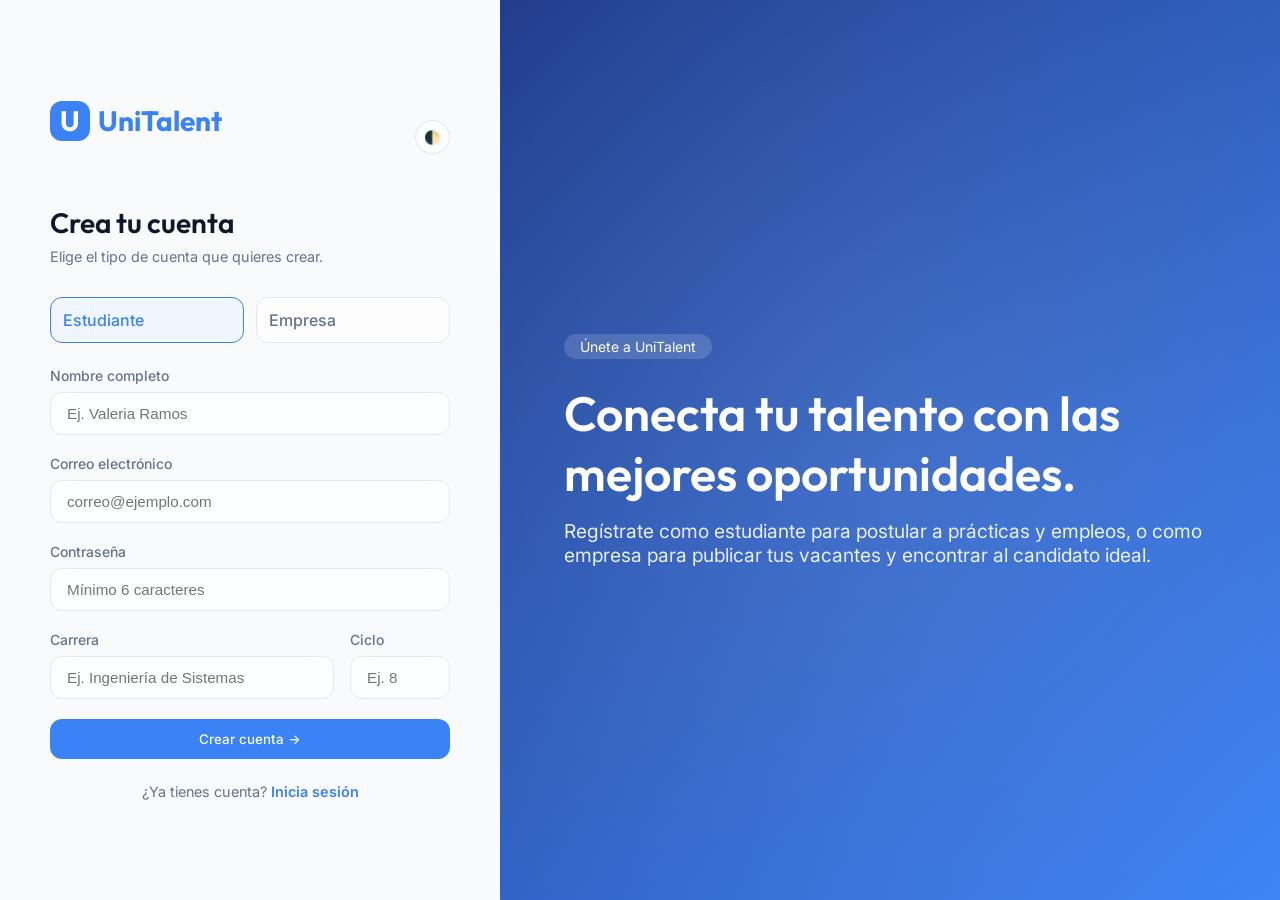
==== src/main/webapp/register.html @ cf7c83b6 "Subir proyecto completo UniTalent" ====
<!DOCTYPE html>
<html lang="es" data-theme="light">
<head>
<meta charset="UTF-8">
<meta name="viewport" content="width=device-width, initial-scale=1.0">
<title>Crear cuenta | UniTalent</title>
<link rel="stylesheet" href="css/style.css">
</head>
<body>
<div class="auth-wrapper">

  <div class="auth-panel">
    <div class="auth-card">
      <div style="display:flex; justify-content:space-between; align-items:center; margin-bottom: 2rem;">
        <div class="logo"><span class="logo-icon">U</span> UniTalent</div>
        <button class="theme-toggle" title="Cambiar tema">🌓</button>
      </div>
      <h2 style="margin-bottom:0.5rem; font-size:1.75rem;">Crea tu cuenta</h2>
      <p style="color:var(--text-muted); margin-bottom:2rem; font-size:0.9rem;">
        Elige el tipo de cuenta que quieres crear.
      </p>

      <div class="role-selector">
        <div class="role-btn active" data-rol="ESTUDIANTE">Estudiante</div>
        <div class="role-btn" data-rol="EMPRESA">Empresa</div>
      </div>

      <form id="registerForm">
        <div class="field">
          <label id="labelNombre">Nombre completo</label>
          <input type="text" id="nombre" required placeholder="Ej. Valeria Ramos">
        </div>

        <div class="field">
          <label>Correo electrónico</label>
          <input type="email" id="correo" required placeholder="correo@ejemplo.com">
        </div>

        <div class="field">
          <label>Contraseña</label>
          <input type="password" id="contrasena" required minlength="6" placeholder="Mínimo 6 caracteres">
        </div>

        <!-- Campos específicos de estudiante -->
        <div id="camposEstudiante">
          <div style="display:flex; gap:1rem;">
            <div class="field" style="flex:1;">
              <label>Carrera</label>
              <input type="text" id="carrera" placeholder="Ej. Ingeniería de Sistemas">
            </div>
            <div class="field" style="width:100px;">
              <label>Ciclo</label>
              <input type="number" id="ciclo" min="1" max="12" placeholder="Ej. 8">
            </div>
          </div>
        </div>

        <!-- Campos específicos de empresa -->
        <div id="camposEmpresa" style="display:none;">
          <div class="field">
            <label>Nombre de la empresa</label>
            <input type="text" id="nombreEmpresa" placeholder="Ej. TechNova Solutions">
          </div>
          <div class="field">
            <label>Rubro</label>
            <input type="text" id="rubro" placeholder="Ej. Tecnología">
          </div>
          <div class="field">
            <label>Descripción</label>
            <textarea id="descripcion" rows="3" placeholder="Breve descripción de la empresa"></textarea>
          </div>
        </div>

        <button type="submit" class="btn btn-primary btn-block">Crear cuenta →</button>
      </form>

      <p style="text-align:center; margin-top:1.5rem; color:var(--text-muted); font-size:0.9rem;">
        ¿Ya tienes cuenta? <a href="login.html" style="color:var(--accent-color); font-weight:600;">Inicia sesión</a>
      </p>
    </div>
  </div>

  <div class="auth-hero">
    <span style="background:rgba(255,255,255,0.15); width:fit-content; padding:0.25rem 1rem; border-radius:9999px; font-size:0.875rem; margin-bottom:1.5rem; display:inline-block;">Únete a UniTalent</span>
    <h1>Conecta tu talento con las mejores oportunidades.</h1>
    <p>Regístrate como estudiante para postular a prácticas y empleos, o como empresa para publicar tus vacantes y encontrar al candidato ideal.</p>
  </div>

</div>

<script src="js/api.js"></script>
<script src="js/app.js"></script>
<script>
  let rolSeleccionado = 'ESTUDIANTE';

  document.querySelectorAll('.role-btn').forEach(btn => {
    btn.addEventListener('click', () => {
      document.querySelectorAll('.role-btn').forEach(b => b.classList.remove('active'));
      btn.classList.add('active');
      rolSeleccionado = btn.dataset.rol;

      const esEstudiante = rolSeleccionado === 'ESTUDIANTE';
      document.getElementById('camposEstudiante').style.display = esEstudiante ? 'block' : 'none';
      document.getElementById('camposEmpresa').style.display = esEstudiante ? 'none' : 'block';
      document.getElementById('labelNombre').textContent = esEstudiante ? 'Nombre completo' : 'Nombre del representante';
    });
  });

  document.getElementById('registerForm').addEventListener('submit', async (e) => {
    e.preventDefault();

    const payload = {
      nombre: document.getElementById('nombre').value.trim(),
      correo: document.getElementById('correo').value.trim(),
      contrasena: document.getElementById('contrasena').value,
      rol: rolSeleccionado
    };

    if (rolSeleccionado === 'ESTUDIANTE') {
      payload.carrera = document.getElementById('carrera').value.trim();
      payload.ciclo = document.getElementById('ciclo').value;
    } else {
      payload.nombreEmpresa = document.getElementById('nombreEmpresa').value.trim();
      payload.rubro = document.getElementById('rubro').value.trim();
      payload.descripcion = document.getElementById('descripcion').value.trim();
    }

    try {
      const data = await Api.post('/UniTalent/api/register', payload);
      showToast(data.message, 'success');
      setTimeout(() => window.location.href = 'login.html', 1200);
    } catch (err) {
      showToast(err.message, 'error');
    }
  });
</script>
</body>
</html>
---- src/main/webapp/css/style.css ----
@import url('https://fonts.googleapis.com/css2?family=Outfit:wght@300;400;500;600;700&family=Inter:wght@400;500;600&display=swap');

:root {
  /* Light Theme Variables */
  --bg-color: #f8fafc;
  --panel-bg: rgba(255, 255, 255, 0.7);
  --panel-border: rgba(255, 255, 255, 0.5);
  --text-main: #0f172a;
  --text-muted: #64748b;
  --accent-color: #3b82f6;
  --accent-hover: #2563eb;
  --accent-light: #eff6ff;
  --sidebar-bg: #ffffff;
  --sidebar-border: #e2e8f0;
  
  --success: #10b981;
  --success-bg: #d1fae5;
  --danger: #ef4444;
  --danger-bg: #fee2e2;
  --warning: #f59e0b;
  --warning-bg: #fef3c7;

  --shadow-sm: 0 4px 6px -1px rgba(0,0,0,0.05);
  --shadow-md: 0 10px 25px -5px rgba(0,0,0,0.05);
  --radius-lg: 16px;
  --radius-md: 12px;
}

[data-theme="dark"] {
  /* Dark Theme Variables */
  --bg-color: #0f172a;
  --panel-bg: rgba(30, 41, 59, 0.6);
  --panel-border: rgba(255, 255, 255, 0.05);
  --text-main: #f8fafc;
  --text-muted: #94a3b8;
  --accent-color: #60a5fa;
  --accent-hover: #3b82f6;
  --accent-light: rgba(59, 130, 246, 0.15);
  --sidebar-bg: #1e293b;
  --sidebar-border: #334155;

  --success: #34d399;
  --success-bg: rgba(16, 185, 129, 0.15);
  --danger: #f87171;
  --danger-bg: rgba(239, 68, 68, 0.15);
  --warning: #fbbf24;
  --warning-bg: rgba(245, 158, 11, 0.15);
  
  --shadow-sm: 0 4px 6px -1px rgba(0,0,0,0.2);
  --shadow-md: 0 10px 25px -5px rgba(0,0,0,0.3);
}

* {
  box-sizing: border-box;
  margin: 0;
  padding: 0;
  transition: background-color 0.3s, color 0.3s, border-color 0.3s;
}

body {
  font-family: 'Inter', sans-serif;
  background-color: var(--bg-color);
  color: var(--text-main);
  min-height: 100vh;
  background-image: 
    radial-gradient(at 0% 0%, rgba(59, 130, 246, 0.1) 0px, transparent 50%),
    radial-gradient(at 100% 100%, rgba(139, 92, 246, 0.1) 0px, transparent 50%);
  background-attachment: fixed;
}

h1, h2, h3, h4, h5, h6 {
  font-family: 'Outfit', sans-serif;
  font-weight: 600;
  color: var(--text-main);
}

a { text-decoration: none; color: inherit; }
button { font-family: 'Inter', sans-serif; }

/* Auth Layout (Login/Register) */
.auth-wrapper {
  min-height: 100vh;
  display: flex;
}
.auth-hero {
  flex: 1;
  background: linear-gradient(135deg, #1e3a8a, #3b82f6);
  display: flex;
  flex-direction: column;
  justify-content: center;
  padding: 4rem;
  color: white;
  position: relative;
  overflow: hidden;
}
.auth-hero::after {
  content: '';
  position: absolute;
  top: -50%; left: -50%; width: 200%; height: 200%;
  background: radial-gradient(circle, rgba(255,255,255,0.1) 0%, transparent 60%);
  animation: rotate 20s linear infinite;
}
@keyframes rotate { 100% { transform: rotate(360deg); } }

.auth-hero h1 { font-size: 3rem; margin-bottom: 1rem; color: white; position: relative; z-index: 2; }
.auth-hero p { font-size: 1.2rem; opacity: 0.9; position: relative; z-index: 2; }

.auth-panel {
  width: 100%;
  max-width: 500px;
  background: var(--bg-color);
  display: flex;
  align-items: center;
  justify-content: center;
  padding: 2rem;
}
.auth-card { width: 100%; max-width: 400px; }
.logo {
  font-family: 'Outfit', sans-serif;
  font-size: 1.75rem;
  font-weight: 700;
  display: flex;
  align-items: center;
  gap: 0.5rem;
  margin-bottom: 2rem;
  color: var(--accent-color);
}
.logo-icon {
  background: var(--accent-color);
  color: white;
  width: 40px; height: 40px;
  border-radius: var(--radius-md);
  display: flex; align-items: center; justify-content: center;
}

/* Form Elements */
.field { margin-bottom: 1.25rem; }
.field label {
  display: block;
  font-size: 0.875rem;
  font-weight: 500;
  margin-bottom: 0.5rem;
  color: var(--text-muted);
}
.field input, .field select, .field textarea {
  width: 100%;
  padding: 0.75rem 1rem;
  background: var(--panel-bg);
  border: 1px solid var(--sidebar-border);
  border-radius: var(--radius-md);
  color: var(--text-main);
  font-size: 0.95rem;
  outline: none;
  backdrop-filter: blur(10px);
}
.field input:focus, .field select:focus, .field textarea:focus {
  border-color: var(--accent-color);
  box-shadow: 0 0 0 3px var(--accent-light);
}

.role-selector { display: flex; gap: 0.75rem; margin-bottom: 1.5rem; }
.role-btn {
  flex: 1;
  padding: 0.75rem;
  background: var(--panel-bg);
  border: 1px solid var(--sidebar-border);
  border-radius: var(--radius-md);
  color: var(--text-muted);
  cursor: pointer;
  font-weight: 500;
}
.role-btn.active {
  background: var(--accent-light);
  border-color: var(--accent-color);
  color: var(--accent-color);
}

/* Buttons */
.btn {
  display: inline-flex;
  align-items: center;
  justify-content: center;
  gap: 0.5rem;
  padding: 0.75rem 1.5rem;
  border-radius: var(--radius-md);
  border: none;
  font-weight: 500;
  cursor: pointer;
  transition: transform 0.1s, opacity 0.2s;
}
.btn:active { transform: scale(0.98); }
.btn-primary { background: var(--accent-color); color: white; }
.btn-primary:hover { background: var(--accent-hover); }
.btn-outline { background: transparent; border: 1px solid var(--sidebar-border); color: var(--text-main); }
.btn-block { width: 100%; }
.btn-sm { padding: 0.5rem 1rem; font-size: 0.875rem; }

/* Layout App (Dashboard) */
.app-layout { display: flex; min-height: 100vh; }
.sidebar {
  width: 260px;
  background: var(--sidebar-bg);
  border-right: 1px solid var(--sidebar-border);
  display: flex;
  flex-direction: column;
  padding: 1.5rem;
  position: fixed;
  height: 100vh;
  z-index: 40;
}
.main-content {
  flex: 1;
  margin-left: 260px;
  padding: 2rem;
  max-width: 1400px;
}

.nav-menu { display: flex; flex-direction: column; gap: 0.5rem; margin-top: 2rem; }
.nav-item {
  display: flex; align-items: center; gap: 0.75rem;
  padding: 0.875rem 1rem;
  border-radius: var(--radius-md);
  color: var(--text-muted);
  font-weight: 500;
  cursor: pointer;
}
.nav-item:hover { background: var(--panel-bg); color: var(--text-main); }
.nav-item.active { background: var(--accent-light); color: var(--accent-color); }

.sidebar-footer { margin-top: auto; padding-top: 1.5rem; border-top: 1px solid var(--sidebar-border); }
.user-info { display: flex; align-items: center; gap: 0.75rem; margin-bottom: 1rem; }
.avatar {
  width: 36px; height: 36px; border-radius: 50%;
  background: linear-gradient(135deg, var(--accent-color), #8b5cf6);
  color: white; display: flex; align-items: center; justify-content: center;
  font-weight: bold; font-family: 'Outfit';
}

/* Glass Panels & Cards */
.panel {
  background: var(--panel-bg);
  backdrop-filter: blur(12px);
  -webkit-backdrop-filter: blur(12px);
  border: 1px solid var(--panel-border);
  border-radius: var(--radius-lg);
  padding: 1.5rem;
  box-shadow: var(--shadow-md);
  margin-bottom: 1.5rem;
}

.page-header {
  display: flex; justify-content: space-between; align-items: center;
  margin-bottom: 2rem; flex-wrap: wrap; gap: 1rem;
}
.page-header h1 { font-size: 1.875rem; }

.stats-grid {
  display: grid;
  grid-template-columns: repeat(auto-fit, minmax(220px, 1fr));
  gap: 1.5rem;
  margin-bottom: 2rem;
}
.stat-card {
  background: var(--panel-bg);
  backdrop-filter: blur(12px);
  border: 1px solid var(--panel-border);
  border-radius: var(--radius-lg);
  padding: 1.5rem;
  box-shadow: var(--shadow-sm);
  display: flex; flex-direction: column; gap: 0.5rem;
}
.stat-card .value { font-size: 2rem; font-family: 'Outfit'; font-weight: 700; color: var(--text-main); }
.stat-card .label { color: var(--text-muted); font-size: 0.875rem; font-weight: 500; }

/* Tables */
.table-responsive { overflow-x: auto; }
table { width: 100%; border-collapse: collapse; }
th, td { padding: 1rem; text-align: left; border-bottom: 1px solid var(--sidebar-border); }
th { color: var(--text-muted); font-weight: 500; font-size: 0.875rem; text-transform: uppercase; letter-spacing: 0.05em; }
tbody tr:hover { background: rgba(0,0,0,0.02); }
[data-theme="dark"] tbody tr:hover { background: rgba(255,255,255,0.02); }

/* Badges */
.badge {
  padding: 0.25rem 0.75rem;
  border-radius: 9999px;
  font-size: 0.75rem;
  font-weight: 600;
  display: inline-flex;
  align-items: center;
  gap: 0.375rem;
}
.badge::before { content: ''; width: 6px; height: 6px; border-radius: 50%; }
.badge.activa::before, .badge.aceptada::before { background: var(--success); }
.badge.activa, .badge.aceptada { background: var(--success-bg); color: var(--success); }
.badge.cerrada::before, .badge.rechazada::before { background: var(--danger); }
.badge.cerrada, .badge.rechazada { background: var(--danger-bg); color: var(--danger); }
.badge.enviada::before { background: var(--accent-color); }
.badge.enviada { background: var(--accent-light); color: var(--accent-color); }
.badge.proceso::before { background: var(--warning); }
.badge.proceso { background: var(--warning-bg); color: var(--warning); }

/* Job Cards */
.job-grid { display: grid; grid-template-columns: repeat(auto-fill, minmax(320px, 1fr)); gap: 1.5rem; }
.job-card {
  background: var(--panel-bg);
  backdrop-filter: blur(12px);
  border: 1px solid var(--panel-border);
  border-radius: var(--radius-lg);
  padding: 1.5rem;
  box-shadow: var(--shadow-sm);
  display: flex; flex-direction: column;
}
.job-card h3 { font-size: 1.25rem; margin-bottom: 0.25rem; }
.job-card .company { color: var(--accent-color); font-weight: 500; font-size: 0.875rem; margin-bottom: 1rem; }
.job-card .desc { color: var(--text-muted); font-size: 0.875rem; line-height: 1.5; margin-bottom: 1.5rem; flex: 1; }
.job-card .tags { display: flex; flex-wrap: wrap; gap: 0.5rem; margin-bottom: 1.5rem; }
.job-card .tag { background: var(--sidebar-border); padding: 0.25rem 0.75rem; border-radius: var(--radius-md); font-size: 0.75rem; }
.job-card .actions { display: flex; gap: 0.5rem; margin-top: auto; border-top: 1px solid var(--sidebar-border); padding-top: 1rem; }

/* Modals */
.modal-overlay {
  position: fixed; inset: 0; background: rgba(0,0,0,0.5); backdrop-filter: blur(4px);
  display: none; align-items: center; justify-content: center; z-index: 100;
  opacity: 0; transition: opacity 0.3s;
}
.modal-overlay.open { display: flex; opacity: 1; }
.modal-box {
  background: var(--bg-color); border-radius: var(--radius-lg); padding: 2rem;
  width: 100%; max-width: 500px; box-shadow: var(--shadow-md);
  transform: translateY(20px); transition: transform 0.3s;
}
.modal-overlay.open .modal-box { transform: translateY(0); }
.modal-header { display: flex; justify-content: space-between; align-items: center; margin-bottom: 1.5rem; }
.modal-close { background: none; border: none; font-size: 1.5rem; color: var(--text-muted); cursor: pointer; }

/* Toast Notifications */
.toast-container { position: fixed; bottom: 2rem; right: 2rem; z-index: 1000; display: flex; flex-direction: column; gap: 0.75rem; }
.toast {
  background: var(--panel-bg); backdrop-filter: blur(12px); border: 1px solid var(--panel-border);
  padding: 1rem 1.25rem; border-radius: var(--radius-md); box-shadow: var(--shadow-md);
  display: flex; align-items: center; gap: 0.75rem; transform: translateX(120%); transition: transform 0.3s;
}
.toast.show { transform: translateX(0); }
.toast.success { border-left: 4px solid var(--success); }
.toast.error { border-left: 4px solid var(--danger); }

/* Topbar for mobile */
.mobile-topbar { display: none; padding: 1rem; background: var(--sidebar-bg); border-bottom: 1px solid var(--sidebar-border); align-items: center; justify-content: space-between; }
.menu-toggle { background: none; border: none; font-size: 1.5rem; color: var(--text-main); cursor: pointer; }

.theme-toggle {
  background: var(--panel-bg); border: 1px solid var(--sidebar-border);
  color: var(--text-main); padding: 0.5rem; border-radius: 50%;
  cursor: pointer; display: flex; align-items: center; justify-content: center;
}

@media (max-width: 992px) {
  .sidebar { transform: translateX(-100%); transition: transform 0.3s; }
  .sidebar.open { transform: translateX(0); }
  .main-content { margin-left: 0; }
  .mobile-topbar { display: flex; }
  .auth-hero { display: none; }
}

.chart-container { position: relative; height: 300px; width: 100%; margin-top: 1.5rem; }
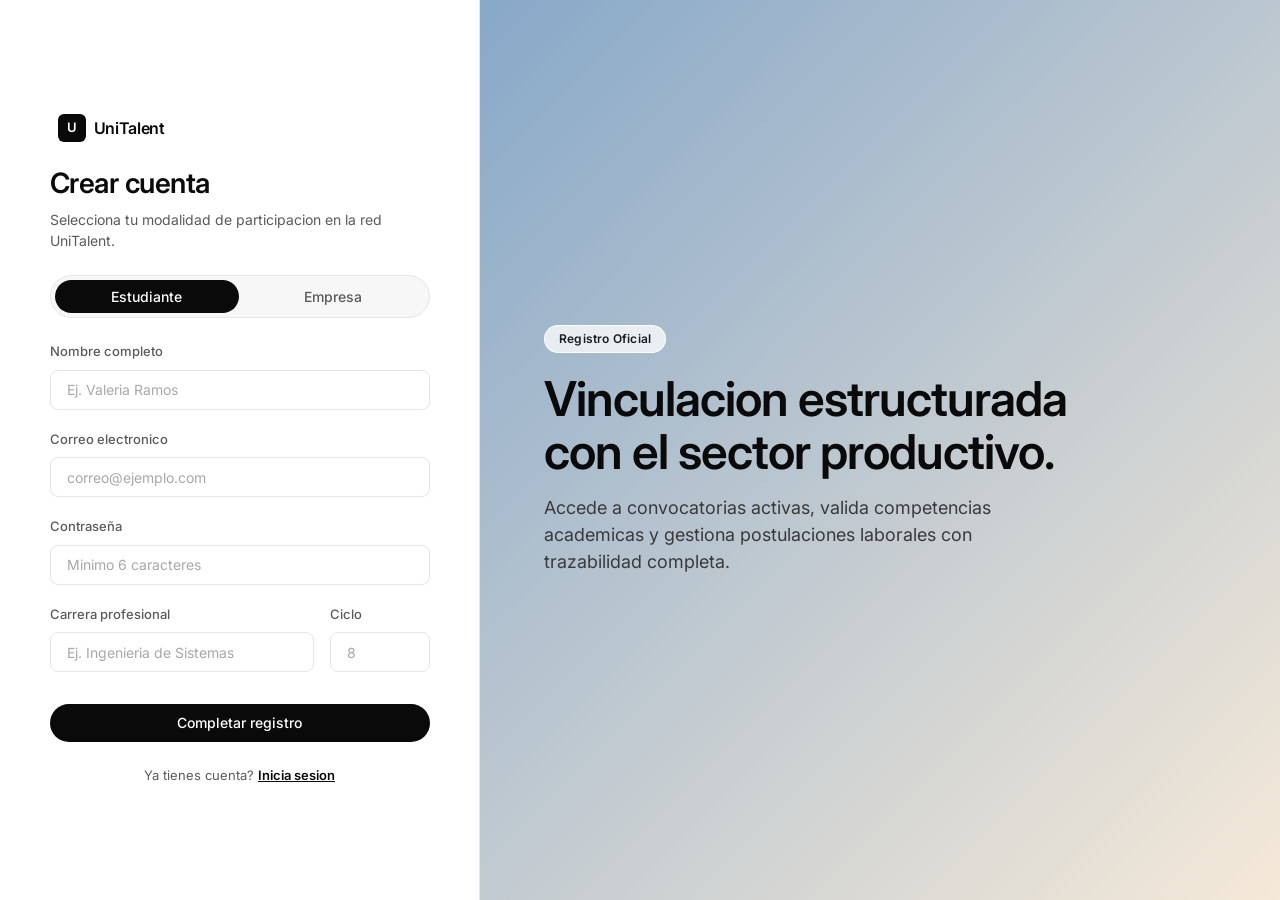
==== commit 8b421620: "Mejora de Estilo" ====
--- a/src/main/webapp/register.html
+++ b/src/main/webapp/register.html
@@ -1,5 +1,5 @@
 <!DOCTYPE html>
-<html lang="es" data-theme="light">
+<html lang="es">
 <head>
 <meta charset="UTF-8">
 <meta name="viewport" content="width=device-width, initial-scale=1.0">
@@ -11,79 +11,80 @@
 
   <div class="auth-panel">
     <div class="auth-card">
-      <div style="display:flex; justify-content:space-between; align-items:center; margin-bottom: 2rem;">
-        <div class="logo"><span class="logo-icon">U</span> UniTalent</div>
-        <button class="theme-toggle" title="Cambiar tema">🌓</button>
+      <div class="logo">
+        <span class="logo-icon">U</span>
+        <span>UniTalent</span>
       </div>
-      <h2 style="margin-bottom:0.5rem; font-size:1.75rem;">Crea tu cuenta</h2>
-      <p style="color:var(--text-muted); margin-bottom:2rem; font-size:0.9rem;">
-        Elige el tipo de cuenta que quieres crear.
+      
+      <h2 style="margin-bottom: var(--spacing-xs); font-size: var(--text-heading-3);">Crear cuenta</h2>
+      <p style="color: var(--color-steel); margin-bottom: var(--spacing-xl); font-size: var(--text-body-sm);">
+        Selecciona tu modalidad de participacion en la red UniTalent.
       </p>
 
       <div class="role-selector">
-        <div class="role-btn active" data-rol="ESTUDIANTE">Estudiante</div>
-        <div class="role-btn" data-rol="EMPRESA">Empresa</div>
+        <button type="button" class="role-btn active" data-rol="ESTUDIANTE">Estudiante</button>
+        <button type="button" class="role-btn" data-rol="EMPRESA">Empresa</button>
       </div>
 
       <form id="registerForm">
         <div class="field">
-          <label id="labelNombre">Nombre completo</label>
+          <label id="labelNombre" for="nombre">Nombre completo</label>
           <input type="text" id="nombre" required placeholder="Ej. Valeria Ramos">
         </div>
 
         <div class="field">
-          <label>Correo electrónico</label>
+          <label for="correo">Correo electronico</label>
           <input type="email" id="correo" required placeholder="correo@ejemplo.com">
         </div>
 
         <div class="field">
-          <label>Contraseña</label>
-          <input type="password" id="contrasena" required minlength="6" placeholder="Mínimo 6 caracteres">
+          <label for="contrasena">Contraseña</label>
+          <input type="password" id="contrasena" required minlength="6" placeholder="Minimo 6 caracteres">
         </div>
 
-        <!-- Campos específicos de estudiante -->
+        <!-- Campos estudiante -->
         <div id="camposEstudiante">
-          <div style="display:flex; gap:1rem;">
+          <div style="display:flex; gap: var(--spacing-md);">
             <div class="field" style="flex:1;">
-              <label>Carrera</label>
-              <input type="text" id="carrera" placeholder="Ej. Ingeniería de Sistemas">
+              <label for="carrera">Carrera profesional</label>
+              <input type="text" id="carrera" placeholder="Ej. Ingenieria de Sistemas">
             </div>
-            <div class="field" style="width:100px;">
-              <label>Ciclo</label>
-              <input type="number" id="ciclo" min="1" max="12" placeholder="Ej. 8">
+            <div class="field" style="width: 100px;">
+              <label for="ciclo">Ciclo</label>
+              <input type="number" id="ciclo" min="1" max="12" placeholder="8">
             </div>
           </div>
         </div>
 
-        <!-- Campos específicos de empresa -->
+        <!-- Campos empresa -->
         <div id="camposEmpresa" style="display:none;">
           <div class="field">
-            <label>Nombre de la empresa</label>
+            <label for="nombreEmpresa">Nombre de la empresa</label>
             <input type="text" id="nombreEmpresa" placeholder="Ej. TechNova Solutions">
           </div>
           <div class="field">
-            <label>Rubro</label>
-            <input type="text" id="rubro" placeholder="Ej. Tecnología">
+            <label for="rubro">Rubro o sector</label>
+            <input type="text" id="rubro" placeholder="Ej. Tecnologia y Software">
           </div>
           <div class="field">
-            <label>Descripción</label>
-            <textarea id="descripcion" rows="3" placeholder="Breve descripción de la empresa"></textarea>
+            <label for="descripcion">Descripcion corporativa</label>
+            <textarea id="descripcion" rows="3" placeholder="Breve perfil y enfoque de la organizacion"></textarea>
           </div>
         </div>
 
-        <button type="submit" class="btn btn-primary btn-block">Crear cuenta →</button>
+        <button type="submit" class="btn btn-primary btn-block" style="margin-top: var(--spacing-sm);">Completar registro</button>
       </form>
 
-      <p style="text-align:center; margin-top:1.5rem; color:var(--text-muted); font-size:0.9rem;">
-        ¿Ya tienes cuenta? <a href="login.html" style="color:var(--accent-color); font-weight:600;">Inicia sesión</a>
+      <p style="text-align: center; margin-top: var(--spacing-xl); color: var(--color-steel); font-size: var(--text-caption);">
+        Ya tienes cuenta? <a href="login.html" style="color: var(--color-ink); font-weight: 600; text-decoration: underline;">Inicia sesion</a>
       </p>
     </div>
   </div>
 
   <div class="auth-hero">
-    <span style="background:rgba(255,255,255,0.15); width:fit-content; padding:0.25rem 1rem; border-radius:9999px; font-size:0.875rem; margin-bottom:1.5rem; display:inline-block;">Únete a UniTalent</span>
-    <h1>Conecta tu talento con las mejores oportunidades.</h1>
-    <p>Regístrate como estudiante para postular a prácticas y empleos, o como empresa para publicar tus vacantes y encontrar al candidato ideal.</p>
+    <span class="auth-hero-tag">Registro Oficial</span>
+    <h1>Vinculacion estructurada con el sector productivo.</h1>
+    <p>Accede a convocatorias activas, valida competencias academicas y gestiona postulaciones laborales con trazabilidad completa.</p>
   </div>
 
 </div>
@@ -128,7 +129,9 @@
     try {
       const data = await Api.post('/UniTalent/api/register', payload);
       showToast(data.message, 'success');
-      setTimeout(() => window.location.href = 'login.html', 1200);
+      setTimeout(() => {
+        window.location.href = 'login.html';
+      }, 1500);
     } catch (err) {
       showToast(err.message, 'error');
     }
--- a/src/main/webapp/css/style.css
+++ b/src/main/webapp/css/style.css
@@ -1,366 +1,983 @@
-@import url('https://fonts.googleapis.com/css2?family=Outfit:wght@300;400;500;600;700&family=Inter:wght@400;500;600&display=swap');
+@import url('https://fonts.googleapis.com/css2?family=Inter:wght@400;500;600&family=Geist+Mono:wght@400;500&display=swap');
 
 :root {
-  /* Light Theme Variables */
-  --bg-color: #f8fafc;
-  --panel-bg: rgba(255, 255, 255, 0.7);
-  --panel-border: rgba(255, 255, 255, 0.5);
-  --text-main: #0f172a;
-  --text-muted: #64748b;
-  --accent-color: #3b82f6;
-  --accent-hover: #2563eb;
-  --accent-light: #eff6ff;
-  --sidebar-bg: #ffffff;
-  --sidebar-border: #e2e8f0;
-  
-  --success: #10b981;
-  --success-bg: #d1fae5;
-  --danger: #ef4444;
-  --danger-bg: #fee2e2;
-  --warning: #f59e0b;
-  --warning-bg: #fef3c7;
-
-  --shadow-sm: 0 4px 6px -1px rgba(0,0,0,0.05);
-  --shadow-md: 0 10px 25px -5px rgba(0,0,0,0.05);
-  --radius-lg: 16px;
-  --radius-md: 12px;
-}
-
-[data-theme="dark"] {
-  /* Dark Theme Variables */
-  --bg-color: #0f172a;
-  --panel-bg: rgba(30, 41, 59, 0.6);
-  --panel-border: rgba(255, 255, 255, 0.05);
-  --text-main: #f8fafc;
-  --text-muted: #94a3b8;
-  --accent-color: #60a5fa;
-  --accent-hover: #3b82f6;
-  --accent-light: rgba(59, 130, 246, 0.15);
-  --sidebar-bg: #1e293b;
-  --sidebar-border: #334155;
-
-  --success: #34d399;
-  --success-bg: rgba(16, 185, 129, 0.15);
-  --danger: #f87171;
-  --danger-bg: rgba(239, 68, 68, 0.15);
-  --warning: #fbbf24;
-  --warning-bg: rgba(245, 158, 11, 0.15);
-  
-  --shadow-sm: 0 4px 6px -1px rgba(0,0,0,0.2);
-  --shadow-md: 0 10px 25px -5px rgba(0,0,0,0.3);
-}
-
+  /* Mintlify Design System - Color Tokens */
+  --color-primary: #0a0a0a;
+  --color-on-primary: #ffffff;
+  --color-brand-green: #00d4a4;
+  --color-brand-green-deep: #00b48a;
+  --color-brand-green-soft: #7cebcb;
+  --color-brand-tag: #3772cf;
+  --color-brand-warn: #c37d0d;
+  --color-brand-annotate: #1ba673;
+  --color-brand-error: #d45656;
+  --color-brand-cursor: #888888;
+  --color-hero-sky-from: #87a8c8;
+  --color-hero-sky-to: #f5e9d8;
+  --color-hero-dark-from: #1a3d4a;
+  --color-hero-dark-to: #2d5a4f;
+  --color-testimonial-orange: #f55a3c;
+  --color-testimonial-orange-deep: #cc3a1f;
+  --color-canvas: #ffffff;
+  --color-canvas-dark: #0a0a0a;
+  --color-surface: #f7f7f7;
+  --color-surface-soft: #fafafa;
+  --color-surface-code: #1c1c1e;
+  --color-hairline: #e5e5e5;
+  --color-hairline-soft: #ededed;
+  --color-hairline-dark: #1f1f1f;
+  --color-ink: #0a0a0a;
+  --color-charcoal: #1c1c1e;
+  --color-slate: #3a3a3c;
+  --color-steel: #5a5a5c;
+  --color-stone: #888888;
+  --color-muted: #a8a8aa;
+  --color-on-dark: #ffffff;
+  --color-on-dark-muted: #b3b3b3;
+
+  /* Typography Families */
+  --font-primary: 'Inter', system-ui, -apple-system, BlinkMacSystemFont, sans-serif;
+  --font-family-2: 'Geist Mono', ui-monospace, SFMono-Regular, Menlo, Monaco, Consolas, monospace;
+
+  /* Type Scale Tokens */
+  --text-hero-display: 72px;
+  --text-display-lg: 56px;
+  --text-heading-1: 48px;
+  --text-heading-2: 36px;
+  --text-heading-3: 28px;
+  --text-heading-4: 22px;
+  --text-heading-5: 18px;
+  --text-subtitle: 18px;
+  --text-body-md: 16px;
+  --text-body-md-medium: 16px;
+  --text-body-sm: 14px;
+  --text-body-sm-medium: 14px;
+  --text-caption: 13px;
+  --text-caption-bold: 13px;
+  --text-micro: 12px;
+  --text-micro-uppercase: 11px;
+  --text-button-md: 14px;
+  --text-code-md: 14px;
+  --text-code-sm: 13px;
+  --text-code-inline: 13px;
+
+  /* Spacing Scale */
+  --spacing-xxs: 4px;
+  --spacing-xs: 8px;
+  --spacing-sm: 12px;
+  --spacing-md: 16px;
+  --spacing-lg: 20px;
+  --spacing-xl: 24px;
+  --spacing-xxl: 32px;
+  --spacing-xxxl: 40px;
+  --spacing-section-sm: 48px;
+  --spacing-section: 64px;
+  --spacing-section-lg: 96px;
+  --spacing-hero: 120px;
+
+  /* Border Radius Tokens */
+  --radius-xs: 4px;
+  --radius-sm: 6px;
+  --radius-md: 8px;
+  --radius-lg: 12px;
+  --radius-xl: 16px;
+  --radius-xxl: 24px;
+  --radius-full: 9999px;
+
+  /* Legacy aliases mapped directly to Mintlify tokens */
+  --bg-color: var(--color-surface);
+  --panel-bg: var(--color-canvas);
+  --panel-border: var(--color-hairline);
+  --text-main: var(--color-ink);
+  --text-muted: var(--color-steel);
+  --accent-color: var(--color-brand-green);
+  --accent-hover: var(--color-brand-green-deep);
+  --accent-light: rgba(0, 212, 164, 0.12);
+  --sidebar-bg: var(--color-canvas);
+  --sidebar-border: var(--color-hairline);
+  --success: var(--color-brand-green);
+  --success-bg: rgba(0, 212, 164, 0.15);
+  --danger: var(--color-brand-error);
+  --danger-bg: rgba(212, 86, 86, 0.12);
+  --warning: var(--color-brand-warn);
+  --warning-bg: rgba(195, 125, 13, 0.12);
+}
+
+/* Base Reset */
 * {
   box-sizing: border-box;
   margin: 0;
   padding: 0;
-  transition: background-color 0.3s, color 0.3s, border-color 0.3s;
 }
 
 body {
-  font-family: 'Inter', sans-serif;
-  background-color: var(--bg-color);
-  color: var(--text-main);
+  font-family: var(--font-primary);
+  background-color: var(--color-surface);
+  color: var(--color-ink);
   min-height: 100vh;
-  background-image: 
-    radial-gradient(at 0% 0%, rgba(59, 130, 246, 0.1) 0px, transparent 50%),
-    radial-gradient(at 100% 100%, rgba(139, 92, 246, 0.1) 0px, transparent 50%);
-  background-attachment: fixed;
+  font-size: var(--text-body-sm);
+  line-height: 1.5;
+  -webkit-font-smoothing: antialiased;
+  -moz-osx-font-smoothing: grayscale;
 }
 
 h1, h2, h3, h4, h5, h6 {
-  font-family: 'Outfit', sans-serif;
-  font-weight: 600;
-  color: var(--text-main);
-}
-
-a { text-decoration: none; color: inherit; }
-button { font-family: 'Inter', sans-serif; }
-
-/* Auth Layout (Login/Register) */
-.auth-wrapper {
+  font-family: var(--font-primary);
+  color: var(--color-ink);
+  font-weight: 600;
+  letter-spacing: -0.5px;
+}
+
+h1 { font-size: var(--text-heading-2); line-height: 1.2; }
+h2 { font-size: var(--text-heading-3); line-height: 1.25; }
+h3 { font-size: var(--text-heading-4); line-height: 1.3; }
+h4 { font-size: var(--text-heading-5); line-height: 1.4; }
+
+a {
+  text-decoration: none;
+  color: inherit;
+  transition: color 0.15s ease;
+}
+
+button, input, select, textarea {
+  font-family: var(--font-primary);
+}
+
+/* Layout App (Mintlify 3-Column Developer Anchor) */
+.app-layout {
+  display: flex;
   min-height: 100vh;
-  display: flex;
-}
-.auth-hero {
-  flex: 1;
-  background: linear-gradient(135deg, #1e3a8a, #3b82f6);
-  display: flex;
-  flex-direction: column;
-  justify-content: center;
-  padding: 4rem;
-  color: white;
-  position: relative;
-  overflow: hidden;
-}
-.auth-hero::after {
-  content: '';
-  position: absolute;
-  top: -50%; left: -50%; width: 200%; height: 200%;
-  background: radial-gradient(circle, rgba(255,255,255,0.1) 0%, transparent 60%);
-  animation: rotate 20s linear infinite;
-}
-@keyframes rotate { 100% { transform: rotate(360deg); } }
-
-.auth-hero h1 { font-size: 3rem; margin-bottom: 1rem; color: white; position: relative; z-index: 2; }
-.auth-hero p { font-size: 1.2rem; opacity: 0.9; position: relative; z-index: 2; }
-
-.auth-panel {
-  width: 100%;
-  max-width: 500px;
-  background: var(--bg-color);
-  display: flex;
-  align-items: center;
-  justify-content: center;
-  padding: 2rem;
-}
-.auth-card { width: 100%; max-width: 400px; }
-.logo {
-  font-family: 'Outfit', sans-serif;
-  font-size: 1.75rem;
-  font-weight: 700;
-  display: flex;
-  align-items: center;
-  gap: 0.5rem;
-  margin-bottom: 2rem;
-  color: var(--accent-color);
-}
-.logo-icon {
-  background: var(--accent-color);
-  color: white;
-  width: 40px; height: 40px;
-  border-radius: var(--radius-md);
-  display: flex; align-items: center; justify-content: center;
-}
-
-/* Form Elements */
-.field { margin-bottom: 1.25rem; }
-.field label {
-  display: block;
-  font-size: 0.875rem;
-  font-weight: 500;
-  margin-bottom: 0.5rem;
-  color: var(--text-muted);
-}
-.field input, .field select, .field textarea {
-  width: 100%;
-  padding: 0.75rem 1rem;
-  background: var(--panel-bg);
-  border: 1px solid var(--sidebar-border);
-  border-radius: var(--radius-md);
-  color: var(--text-main);
-  font-size: 0.95rem;
-  outline: none;
-  backdrop-filter: blur(10px);
-}
-.field input:focus, .field select:focus, .field textarea:focus {
-  border-color: var(--accent-color);
-  box-shadow: 0 0 0 3px var(--accent-light);
-}
-
-.role-selector { display: flex; gap: 0.75rem; margin-bottom: 1.5rem; }
-.role-btn {
-  flex: 1;
-  padding: 0.75rem;
-  background: var(--panel-bg);
-  border: 1px solid var(--sidebar-border);
-  border-radius: var(--radius-md);
-  color: var(--text-muted);
-  cursor: pointer;
-  font-weight: 500;
-}
-.role-btn.active {
-  background: var(--accent-light);
-  border-color: var(--accent-color);
-  color: var(--accent-color);
-}
-
-/* Buttons */
-.btn {
-  display: inline-flex;
-  align-items: center;
-  justify-content: center;
-  gap: 0.5rem;
-  padding: 0.75rem 1.5rem;
-  border-radius: var(--radius-md);
-  border: none;
-  font-weight: 500;
-  cursor: pointer;
-  transition: transform 0.1s, opacity 0.2s;
-}
-.btn:active { transform: scale(0.98); }
-.btn-primary { background: var(--accent-color); color: white; }
-.btn-primary:hover { background: var(--accent-hover); }
-.btn-outline { background: transparent; border: 1px solid var(--sidebar-border); color: var(--text-main); }
-.btn-block { width: 100%; }
-.btn-sm { padding: 0.5rem 1rem; font-size: 0.875rem; }
-
-/* Layout App (Dashboard) */
-.app-layout { display: flex; min-height: 100vh; }
+  background-color: var(--color-surface);
+}
+
 .sidebar {
   width: 260px;
-  background: var(--sidebar-bg);
-  border-right: 1px solid var(--sidebar-border);
+  background-color: var(--color-canvas);
+  border-right: 1px solid var(--color-hairline);
   display: flex;
   flex-direction: column;
-  padding: 1.5rem;
+  padding: var(--spacing-lg) var(--spacing-md);
   position: fixed;
+  top: 0;
+  bottom: 0;
+  left: 0;
   height: 100vh;
   z-index: 40;
 }
+
 .main-content {
   flex: 1;
   margin-left: 260px;
-  padding: 2rem;
-  max-width: 1400px;
-}
-
-.nav-menu { display: flex; flex-direction: column; gap: 0.5rem; margin-top: 2rem; }
+  padding: var(--spacing-xxl) var(--spacing-xxxl);
+  max-width: 1240px;
+  width: calc(100% - 260px);
+}
+
+/* Brand Logo */
+.logo {
+  font-family: var(--font-primary);
+  font-size: 16px;
+  font-weight: 600;
+  letter-spacing: -0.3px;
+  display: flex;
+  align-items: center;
+  gap: var(--spacing-xs);
+  color: var(--color-ink);
+  padding: 0 var(--spacing-xs);
+  margin-bottom: var(--spacing-xl);
+}
+
+.logo-icon {
+  background-color: var(--color-primary);
+  color: var(--color-on-primary);
+  width: 28px;
+  height: 28px;
+  border-radius: var(--radius-sm);
+  display: flex;
+  align-items: center;
+  justify-content: center;
+  font-size: 13px;
+  font-weight: 600;
+}
+
+/* Sidebar Navigation Items */
+.nav-menu {
+  display: flex;
+  flex-direction: column;
+  gap: 2px;
+}
+
+.sidebar-section-header {
+  color: var(--color-steel);
+  font-size: var(--text-micro-uppercase);
+  text-transform: uppercase;
+  letter-spacing: 0.5px;
+  font-weight: 600;
+  padding: var(--spacing-md) var(--spacing-sm) var(--spacing-xs);
+}
+
 .nav-item {
-  display: flex; align-items: center; gap: 0.75rem;
-  padding: 0.875rem 1rem;
-  border-radius: var(--radius-md);
-  color: var(--text-muted);
+  display: flex;
+  align-items: center;
+  gap: var(--spacing-sm);
+  padding: var(--spacing-xs) var(--spacing-md);
+  border-radius: var(--radius-sm);
+  color: var(--color-steel);
+  font-size: var(--text-body-sm);
+  font-weight: 400;
+  cursor: pointer;
+  transition: all 0.15s ease;
+  user-select: none;
+}
+
+.nav-item svg {
+  width: 16px;
+  height: 16px;
+  stroke: currentColor;
+  stroke-width: 1.75;
+  fill: none;
+  flex-shrink: 0;
+}
+
+.nav-item:hover {
+  background-color: var(--color-surface);
+  color: var(--color-ink);
+}
+
+.nav-item.active {
+  background-color: var(--color-surface);
+  color: var(--color-ink);
   font-weight: 500;
-  cursor: pointer;
-}
-.nav-item:hover { background: var(--panel-bg); color: var(--text-main); }
-.nav-item.active { background: var(--accent-light); color: var(--accent-color); }
-
-.sidebar-footer { margin-top: auto; padding-top: 1.5rem; border-top: 1px solid var(--sidebar-border); }
-.user-info { display: flex; align-items: center; gap: 0.75rem; margin-bottom: 1rem; }
+  border-left: 2px solid var(--color-brand-green);
+  border-radius: 0 var(--radius-sm) var(--radius-sm) 0;
+}
+
+.sidebar-footer {
+  margin-top: auto;
+  padding-top: var(--spacing-md);
+  border-top: 1px solid var(--color-hairline);
+  display: flex;
+  flex-direction: column;
+  gap: var(--spacing-sm);
+}
+
+.user-info {
+  display: flex;
+  align-items: center;
+  gap: var(--spacing-sm);
+  padding: 0 var(--spacing-xs);
+  margin-bottom: var(--spacing-xs);
+}
+
 .avatar {
-  width: 36px; height: 36px; border-radius: 50%;
-  background: linear-gradient(135deg, var(--accent-color), #8b5cf6);
-  color: white; display: flex; align-items: center; justify-content: center;
-  font-weight: bold; font-family: 'Outfit';
-}
-
-/* Glass Panels & Cards */
-.panel {
-  background: var(--panel-bg);
-  backdrop-filter: blur(12px);
-  -webkit-backdrop-filter: blur(12px);
-  border: 1px solid var(--panel-border);
+  width: 32px;
+  height: 32px;
+  border-radius: var(--radius-full);
+  background-color: var(--color-surface);
+  border: 1px solid var(--color-hairline);
+  color: var(--color-ink);
+  display: flex;
+  align-items: center;
+  justify-content: center;
+  font-weight: 600;
+  font-size: var(--text-caption-bold);
+}
+
+/* Page Header */
+.page-header {
+  display: flex;
+  justify-content: space-between;
+  align-items: flex-start;
+  margin-bottom: var(--spacing-xxl);
+  flex-wrap: wrap;
+  gap: var(--spacing-md);
+}
+
+.page-header h1 {
+  font-size: var(--text-heading-3);
+  font-weight: 600;
+  color: var(--color-ink);
+  letter-spacing: -0.5px;
+}
+
+.page-header p {
+  color: var(--color-steel);
+  font-size: var(--text-body-sm);
+  margin-top: var(--spacing-xxs);
+}
+
+/* Cards and Panels */
+.panel, .card-base {
+  background-color: var(--color-canvas);
+  border: 1px solid var(--color-hairline);
   border-radius: var(--radius-lg);
-  padding: 1.5rem;
-  box-shadow: var(--shadow-md);
-  margin-bottom: 1.5rem;
-}
-
-.page-header {
-  display: flex; justify-content: space-between; align-items: center;
-  margin-bottom: 2rem; flex-wrap: wrap; gap: 1rem;
-}
-.page-header h1 { font-size: 1.875rem; }
-
+  padding: var(--spacing-xl);
+  margin-bottom: var(--spacing-xl);
+}
+
+.card-feature {
+  background-color: var(--color-surface);
+  border-radius: var(--radius-lg);
+  padding: var(--spacing-xxl);
+  border: 1px solid var(--color-hairline-soft);
+}
+
+/* Stat Cards */
 .stats-grid {
   display: grid;
   grid-template-columns: repeat(auto-fit, minmax(220px, 1fr));
-  gap: 1.5rem;
-  margin-bottom: 2rem;
-}
+  gap: var(--spacing-md);
+  margin-bottom: var(--spacing-xxl);
+}
+
 .stat-card {
-  background: var(--panel-bg);
-  backdrop-filter: blur(12px);
-  border: 1px solid var(--panel-border);
+  background-color: var(--color-canvas);
+  border: 1px solid var(--color-hairline);
   border-radius: var(--radius-lg);
-  padding: 1.5rem;
-  box-shadow: var(--shadow-sm);
-  display: flex; flex-direction: column; gap: 0.5rem;
-}
-.stat-card .value { font-size: 2rem; font-family: 'Outfit'; font-weight: 700; color: var(--text-main); }
-.stat-card .label { color: var(--text-muted); font-size: 0.875rem; font-weight: 500; }
-
-/* Tables */
-.table-responsive { overflow-x: auto; }
-table { width: 100%; border-collapse: collapse; }
-th, td { padding: 1rem; text-align: left; border-bottom: 1px solid var(--sidebar-border); }
-th { color: var(--text-muted); font-weight: 500; font-size: 0.875rem; text-transform: uppercase; letter-spacing: 0.05em; }
-tbody tr:hover { background: rgba(0,0,0,0.02); }
-[data-theme="dark"] tbody tr:hover { background: rgba(255,255,255,0.02); }
+  padding: var(--spacing-lg) var(--spacing-xl);
+  display: flex;
+  flex-direction: column;
+  gap: var(--spacing-xxs);
+  transition: border-color 0.15s ease;
+}
+
+.stat-card:hover {
+  border-color: var(--color-stone);
+}
+
+.stat-card .label {
+  color: var(--color-steel);
+  font-size: var(--text-caption);
+  font-weight: 500;
+}
+
+.stat-card .value {
+  font-size: var(--text-heading-3);
+  font-weight: 600;
+  color: var(--color-ink);
+  letter-spacing: -0.5px;
+  line-height: 1.25;
+}
+
+/* Buttons - Mintlify Specification */
+.btn {
+  display: inline-flex;
+  align-items: center;
+  justify-content: center;
+  gap: var(--spacing-xs);
+  padding: 10px 20px;
+  border-radius: var(--radius-full);
+  font-size: var(--text-button-md);
+  line-height: 1.3;
+  font-weight: 500;
+  border: none;
+  cursor: pointer;
+  transition: background-color 0.15s ease, border-color 0.15s ease, opacity 0.15s ease;
+  white-space: nowrap;
+}
+
+.btn svg {
+  width: 14px;
+  height: 14px;
+  stroke: currentColor;
+  stroke-width: 2;
+  fill: none;
+}
+
+.btn-primary {
+  background-color: var(--color-primary);
+  color: var(--color-on-primary);
+}
+
+.btn-primary:hover {
+  background-color: var(--color-charcoal);
+}
+
+.btn-primary:disabled {
+  background-color: var(--color-hairline);
+  color: var(--color-muted);
+  cursor: not-allowed;
+}
+
+.btn-accent {
+  background-color: var(--color-brand-green);
+  color: var(--color-primary);
+  font-weight: 600;
+}
+
+.btn-accent:hover {
+  background-color: var(--color-brand-green-deep);
+}
+
+.btn-secondary, .btn-outline {
+  background-color: transparent;
+  color: var(--color-ink);
+  border: 1px solid var(--color-hairline);
+}
+
+.btn-secondary:hover, .btn-outline:hover {
+  background-color: var(--color-surface);
+  border-color: var(--color-hairline-soft);
+}
+
+.btn-ghost {
+  background-color: transparent;
+  color: var(--color-ink);
+  border-radius: var(--radius-md);
+  padding: 8px 12px;
+}
+
+.btn-ghost:hover {
+  background-color: var(--color-surface);
+}
+
+.btn-danger {
+  background-color: rgba(212, 86, 86, 0.1);
+  color: var(--color-brand-error);
+  border: 1px solid rgba(212, 86, 86, 0.25);
+}
+
+.btn-danger:hover {
+  background-color: rgba(212, 86, 86, 0.18);
+}
+
+.btn-block {
+  width: 100%;
+}
+
+.btn-sm, .btn-small {
+  padding: 6px 14px;
+  font-size: var(--text-caption);
+}
+
+.field-row {
+  display: flex;
+  gap: var(--spacing-md);
+}
+
+.empty-state {
+  text-align: center;
+  padding: var(--spacing-xxl);
+  color: var(--color-steel);
+  background-color: var(--color-canvas);
+  border: 1px dashed var(--color-hairline);
+  border-radius: var(--radius-lg);
+  font-size: var(--text-body-sm);
+  grid-column: 1 / -1;
+}
+
+.msg {
+  padding: var(--spacing-sm) var(--spacing-md);
+  border-radius: var(--radius-md);
+  margin-bottom: var(--spacing-lg);
+  font-size: var(--text-body-sm);
+  display: none;
+}
+.msg:not(:empty) {
+  display: block;
+}
+.msg.success {
+  background-color: rgba(0, 212, 164, 0.12);
+  color: var(--color-brand-green-deep);
+  border: 1px solid rgba(0, 212, 164, 0.3);
+}
+.msg.error {
+  background-color: rgba(212, 86, 86, 0.1);
+  color: var(--color-brand-error);
+  border: 1px solid rgba(212, 86, 86, 0.25);
+}
+
+/* Forms & Text Inputs */
+.field {
+  margin-bottom: var(--spacing-lg);
+}
+
+.field label {
+  display: block;
+  font-size: var(--text-caption);
+  font-weight: 500;
+  color: var(--color-steel);
+  margin-bottom: var(--spacing-xs);
+}
+
+.field input, .field select, .field textarea {
+  width: 100%;
+  height: 40px;
+  background-color: var(--color-canvas);
+  color: var(--color-ink);
+  border: 1px solid var(--color-hairline);
+  border-radius: var(--radius-md);
+  padding: var(--spacing-sm) var(--spacing-md);
+  font-size: var(--text-body-sm);
+  outline: none;
+  transition: border-color 0.15s ease, box-shadow 0.15s ease;
+}
+
+.field textarea {
+  height: auto;
+  min-height: 96px;
+  padding: var(--spacing-sm) var(--spacing-md);
+  resize: vertical;
+}
+
+.field input:focus, .field select:focus, .field textarea:focus {
+  border: 2px solid var(--color-brand-green);
+  box-shadow: 0 0 0 3px rgba(0, 212, 164, 0.12);
+}
+
+.field input::placeholder, .field textarea::placeholder {
+  color: var(--color-muted);
+}
+
+/* Segmented Pill Selector (Role Selector) */
+.role-selector {
+  display: flex;
+  background-color: var(--color-surface);
+  padding: 4px;
+  border-radius: var(--radius-full);
+  border: 1px solid var(--color-hairline);
+  margin-bottom: var(--spacing-xl);
+  gap: 2px;
+}
+
+.role-btn {
+  flex: 1;
+  text-align: center;
+  padding: 8px 16px;
+  border-radius: var(--radius-full);
+  font-size: var(--text-body-sm-medium);
+  font-weight: 500;
+  color: var(--color-steel);
+  cursor: pointer;
+  border: none;
+  background-color: transparent;
+  transition: all 0.15s ease;
+}
+
+.role-btn.active {
+  background-color: var(--color-primary);
+  color: var(--color-on-primary);
+}
+
+/* Tables (Minimal Hairline Documentation Surfaces) */
+.table-responsive {
+  overflow-x: auto;
+  border: 1px solid var(--color-hairline);
+  border-radius: var(--radius-lg);
+  background-color: var(--color-canvas);
+}
+
+table {
+  width: 100%;
+  border-collapse: collapse;
+  text-align: left;
+}
+
+th {
+  padding: var(--spacing-sm) var(--spacing-md);
+  font-size: var(--text-micro-uppercase);
+  font-weight: 600;
+  color: var(--color-steel);
+  text-transform: uppercase;
+  letter-spacing: 0.5px;
+  border-bottom: 1px solid var(--color-hairline);
+  background-color: var(--color-surface-soft);
+}
+
+td {
+  padding: var(--spacing-md);
+  font-size: var(--text-body-sm);
+  color: var(--color-ink);
+  border-bottom: 1px solid var(--color-hairline-soft);
+  vertical-align: middle;
+}
+
+tbody tr:last-child td {
+  border-bottom: none;
+}
+
+tbody tr:hover {
+  background-color: var(--color-surface-soft);
+}
 
 /* Badges */
 .badge {
-  padding: 0.25rem 0.75rem;
-  border-radius: 9999px;
-  font-size: 0.75rem;
-  font-weight: 600;
   display: inline-flex;
   align-items: center;
-  gap: 0.375rem;
-}
-.badge::before { content: ''; width: 6px; height: 6px; border-radius: 50%; }
-.badge.activa::before, .badge.aceptada::before { background: var(--success); }
-.badge.activa, .badge.aceptada { background: var(--success-bg); color: var(--success); }
-.badge.cerrada::before, .badge.rechazada::before { background: var(--danger); }
-.badge.cerrada, .badge.rechazada { background: var(--danger-bg); color: var(--danger); }
-.badge.enviada::before { background: var(--accent-color); }
-.badge.enviada { background: var(--accent-light); color: var(--accent-color); }
-.badge.proceso::before { background: var(--warning); }
-.badge.proceso { background: var(--warning-bg); color: var(--warning); }
-
-/* Job Cards */
-.job-grid { display: grid; grid-template-columns: repeat(auto-fill, minmax(320px, 1fr)); gap: 1.5rem; }
+  gap: 6px;
+  font-size: var(--text-micro);
+  font-weight: 600;
+  padding: 3px 10px;
+  border-radius: var(--radius-full);
+  line-height: 1.2;
+}
+
+.badge::before {
+  content: '';
+  width: 5px;
+  height: 5px;
+  border-radius: var(--radius-full);
+}
+
+.badge.activa, .badge.aceptada {
+  background-color: rgba(0, 212, 164, 0.15);
+  color: var(--color-brand-green-deep);
+  border: 1px solid rgba(0, 212, 164, 0.3);
+}
+.badge.activa::before, .badge.aceptada::before {
+  background-color: var(--color-brand-green-deep);
+}
+
+.badge.rechazada, .badge.cerrada {
+  background-color: rgba(212, 86, 86, 0.12);
+  color: var(--color-brand-error);
+  border: 1px solid rgba(212, 86, 86, 0.25);
+  border-radius: var(--radius-sm);
+  padding: 2px 6px;
+  font-size: var(--text-micro-uppercase);
+  text-transform: uppercase;
+  letter-spacing: 0.5px;
+}
+.badge.rechazada::before, .badge.cerrada::before {
+  display: none;
+}
+
+.badge.enviada {
+  background-color: rgba(55, 114, 207, 0.12);
+  color: var(--color-brand-tag);
+  border: 1px solid rgba(55, 114, 207, 0.25);
+  border-radius: var(--radius-sm);
+  padding: 2px 8px;
+}
+.badge.enviada::before {
+  background-color: var(--color-brand-tag);
+}
+
+.badge.proceso {
+  background-color: rgba(195, 125, 13, 0.12);
+  color: var(--color-brand-warn);
+  border: 1px solid rgba(195, 125, 13, 0.25);
+}
+.badge.proceso::before {
+  background-color: var(--color-brand-warn);
+}
+
+/* Job Cards Grid */
+.job-grid {
+  display: grid;
+  grid-template-columns: repeat(auto-fill, minmax(320px, 1fr));
+  gap: var(--spacing-lg);
+}
+
 .job-card {
-  background: var(--panel-bg);
-  backdrop-filter: blur(12px);
-  border: 1px solid var(--panel-border);
+  background-color: var(--color-canvas);
+  border: 1px solid var(--color-hairline);
   border-radius: var(--radius-lg);
-  padding: 1.5rem;
-  box-shadow: var(--shadow-sm);
-  display: flex; flex-direction: column;
-}
-.job-card h3 { font-size: 1.25rem; margin-bottom: 0.25rem; }
-.job-card .company { color: var(--accent-color); font-weight: 500; font-size: 0.875rem; margin-bottom: 1rem; }
-.job-card .desc { color: var(--text-muted); font-size: 0.875rem; line-height: 1.5; margin-bottom: 1.5rem; flex: 1; }
-.job-card .tags { display: flex; flex-wrap: wrap; gap: 0.5rem; margin-bottom: 1.5rem; }
-.job-card .tag { background: var(--sidebar-border); padding: 0.25rem 0.75rem; border-radius: var(--radius-md); font-size: 0.75rem; }
-.job-card .actions { display: flex; gap: 0.5rem; margin-top: auto; border-top: 1px solid var(--sidebar-border); padding-top: 1rem; }
+  padding: var(--spacing-xl);
+  display: flex;
+  flex-direction: column;
+  transition: border-color 0.2s ease, box-shadow 0.2s ease;
+}
+
+.job-card:hover {
+  border-color: var(--color-brand-green);
+  box-shadow: 0 8px 24px rgba(0, 212, 164, 0.08);
+}
+
+.job-card h3 {
+  font-size: var(--text-heading-5);
+  margin-bottom: var(--spacing-xxs);
+  color: var(--color-ink);
+}
+
+.job-card .company {
+  color: var(--color-steel);
+  font-size: var(--text-caption);
+  font-weight: 500;
+  margin-bottom: var(--spacing-md);
+}
+
+.job-card .desc {
+  color: var(--color-steel);
+  font-size: var(--text-body-sm);
+  line-height: 1.5;
+  margin-bottom: var(--spacing-lg);
+  flex: 1;
+}
+
+.job-card .tags {
+  display: flex;
+  flex-wrap: wrap;
+  gap: var(--spacing-xs);
+  margin-bottom: var(--spacing-lg);
+}
+
+.job-card .tag {
+  background-color: var(--color-surface);
+  color: var(--color-steel);
+  border: 1px solid var(--color-hairline);
+  padding: 3px 8px;
+  border-radius: var(--radius-sm);
+  font-size: var(--text-micro);
+  font-family: var(--font-family-2);
+}
+
+.job-card .actions {
+  display: flex;
+  gap: var(--spacing-sm);
+  margin-top: auto;
+  border-top: 1px solid var(--color-hairline-soft);
+  padding-top: var(--spacing-md);
+}
+
+/* Auth Layout (Atmospheric Sky Gradient Marketing Hero) */
+.auth-wrapper {
+  min-height: 100vh;
+  display: flex;
+}
+
+.auth-panel {
+  flex: 1;
+  max-width: 480px;
+  background-color: var(--color-canvas);
+  display: flex;
+  align-items: center;
+  justify-content: center;
+  padding: var(--spacing-xxl);
+  border-right: 1px solid var(--color-hairline);
+}
+
+.auth-card {
+  width: 100%;
+  max-width: 380px;
+}
+
+.auth-hero {
+  flex: 1.4;
+  background: linear-gradient(135deg, var(--color-hero-sky-from), var(--color-hero-sky-to));
+  display: flex;
+  flex-direction: column;
+  justify-content: center;
+  padding: var(--spacing-hero) var(--spacing-section);
+  color: var(--color-ink);
+  position: relative;
+}
+
+.auth-hero-tag {
+  background-color: rgba(255, 255, 255, 0.75);
+  backdrop-filter: blur(8px);
+  border: 1px solid rgba(255, 255, 255, 0.9);
+  padding: 4px 14px;
+  border-radius: var(--radius-full);
+  font-size: var(--text-micro);
+  font-weight: 600;
+  color: var(--color-charcoal);
+  width: fit-content;
+  margin-bottom: var(--spacing-lg);
+  letter-spacing: 0.2px;
+}
+
+.auth-hero h1 {
+  font-size: var(--text-heading-1);
+  line-height: 1.1;
+  letter-spacing: -1px;
+  color: var(--color-ink);
+  margin-bottom: var(--spacing-md);
+  max-width: 540px;
+}
+
+.auth-hero p {
+  font-size: var(--text-subtitle);
+  line-height: 1.5;
+  color: var(--color-slate);
+  max-width: 480px;
+}
+
+.auth-stat-box {
+  display: flex;
+  gap: var(--spacing-xxl);
+  margin-top: var(--spacing-xxxl);
+  padding-top: var(--spacing-xxl);
+  border-top: 1px solid rgba(10, 10, 10, 0.08);
+}
+
+.auth-stat-num {
+  font-size: var(--text-heading-3);
+  font-weight: 600;
+  color: var(--color-ink);
+  letter-spacing: -0.5px;
+  display: block;
+}
+
+.auth-stat-lbl {
+  font-size: var(--text-caption);
+  color: var(--color-steel);
+}
 
 /* Modals */
 .modal-overlay {
-  position: fixed; inset: 0; background: rgba(0,0,0,0.5); backdrop-filter: blur(4px);
-  display: none; align-items: center; justify-content: center; z-index: 100;
-  opacity: 0; transition: opacity 0.3s;
-}
-.modal-overlay.open { display: flex; opacity: 1; }
+  position: fixed;
+  inset: 0;
+  background-color: rgba(10, 10, 10, 0.4);
+  backdrop-filter: blur(4px);
+  display: none;
+  align-items: center;
+  justify-content: center;
+  z-index: 100;
+  opacity: 0;
+  transition: opacity 0.2s ease;
+}
+
+.modal-overlay.open {
+  display: flex;
+  opacity: 1;
+}
+
 .modal-box {
-  background: var(--bg-color); border-radius: var(--radius-lg); padding: 2rem;
-  width: 100%; max-width: 500px; box-shadow: var(--shadow-md);
-  transform: translateY(20px); transition: transform 0.3s;
-}
-.modal-overlay.open .modal-box { transform: translateY(0); }
-.modal-header { display: flex; justify-content: space-between; align-items: center; margin-bottom: 1.5rem; }
-.modal-close { background: none; border: none; font-size: 1.5rem; color: var(--text-muted); cursor: pointer; }
+  background-color: var(--color-canvas);
+  border: 1px solid var(--color-hairline);
+  border-radius: var(--radius-xl);
+  padding: var(--spacing-xxl);
+  width: 100%;
+  max-width: 520px;
+  box-shadow: 0 24px 48px -8px rgba(0, 0, 0, 0.12);
+  transform: translateY(12px);
+  transition: transform 0.2s ease;
+}
+
+.modal-overlay.open .modal-box {
+  transform: translateY(0);
+}
+
+.modal-header {
+  display: flex;
+  justify-content: space-between;
+  align-items: center;
+  margin-bottom: var(--spacing-xl);
+}
+
+.modal-header h3 {
+  font-size: var(--text-heading-4);
+  color: var(--color-ink);
+}
+
+.modal-close {
+  background: none;
+  border: none;
+  font-size: 20px;
+  line-height: 1;
+  color: var(--color-stone);
+  cursor: pointer;
+  padding: 4px;
+}
+
+.modal-close:hover {
+  color: var(--color-ink);
+}
 
 /* Toast Notifications */
-.toast-container { position: fixed; bottom: 2rem; right: 2rem; z-index: 1000; display: flex; flex-direction: column; gap: 0.75rem; }
+.toast-container {
+  position: fixed;
+  bottom: var(--spacing-xl);
+  right: var(--spacing-xl);
+  z-index: 1000;
+  display: flex;
+  flex-direction: column;
+  gap: var(--spacing-xs);
+}
+
 .toast {
-  background: var(--panel-bg); backdrop-filter: blur(12px); border: 1px solid var(--panel-border);
-  padding: 1rem 1.25rem; border-radius: var(--radius-md); box-shadow: var(--shadow-md);
-  display: flex; align-items: center; gap: 0.75rem; transform: translateX(120%); transition: transform 0.3s;
-}
-.toast.show { transform: translateX(0); }
-.toast.success { border-left: 4px solid var(--success); }
-.toast.error { border-left: 4px solid var(--danger); }
-
-/* Topbar for mobile */
-.mobile-topbar { display: none; padding: 1rem; background: var(--sidebar-bg); border-bottom: 1px solid var(--sidebar-border); align-items: center; justify-content: space-between; }
-.menu-toggle { background: none; border: none; font-size: 1.5rem; color: var(--text-main); cursor: pointer; }
-
-.theme-toggle {
-  background: var(--panel-bg); border: 1px solid var(--sidebar-border);
-  color: var(--text-main); padding: 0.5rem; border-radius: 50%;
-  cursor: pointer; display: flex; align-items: center; justify-content: center;
-}
-
+  background-color: var(--color-canvas);
+  border: 1px solid var(--color-hairline);
+  padding: var(--spacing-sm) var(--spacing-lg);
+  border-radius: var(--radius-md);
+  box-shadow: 0 8px 24px rgba(0, 0, 0, 0.08);
+  display: flex;
+  align-items: center;
+  gap: var(--spacing-sm);
+  font-size: var(--text-body-sm);
+  color: var(--color-ink);
+  transform: translateY(16px);
+  opacity: 0;
+  transition: transform 0.2s ease, opacity 0.2s ease;
+}
+
+.toast.show {
+  transform: translateY(0);
+  opacity: 1;
+}
+
+.toast.success {
+  border-left: 3px solid var(--color-brand-green);
+}
+
+.toast.error {
+  border-left: 3px solid var(--color-brand-error);
+}
+
+.toast-indicator {
+  width: 8px;
+  height: 8px;
+  border-radius: var(--radius-full);
+  flex-shrink: 0;
+}
+
+.toast.success .toast-indicator {
+  background-color: var(--color-brand-green);
+}
+
+.toast.error .toast-indicator {
+  background-color: var(--color-brand-error);
+}
+
+/* Mobile Topbar */
+.mobile-topbar {
+  display: none;
+  padding: var(--spacing-md);
+  background-color: var(--color-canvas);
+  border-bottom: 1px solid var(--color-hairline);
+  align-items: center;
+  justify-content: space-between;
+}
+
+.menu-toggle {
+  background: none;
+  border: none;
+  font-size: 20px;
+  color: var(--color-ink);
+  cursor: pointer;
+  padding: var(--spacing-xxs);
+}
+
+/* Chart Container */
+.chart-container {
+  position: relative;
+  height: 280px;
+  width: 100%;
+  margin-top: var(--spacing-md);
+}
+
+/* Responsive */
 @media (max-width: 992px) {
-  .sidebar { transform: translateX(-100%); transition: transform 0.3s; }
-  .sidebar.open { transform: translateX(0); }
-  .main-content { margin-left: 0; }
-  .mobile-topbar { display: flex; }
-  .auth-hero { display: none; }
-}
-
-.chart-container { position: relative; height: 300px; width: 100%; margin-top: 1.5rem; }
+  .sidebar {
+    transform: translateX(-100%);
+    transition: transform 0.25s ease;
+  }
+  .sidebar.open {
+    transform: translateX(0);
+  }
+  .main-content {
+    margin-left: 0;
+    width: 100%;
+    padding: var(--spacing-lg);
+  }
+  .mobile-topbar {
+    display: flex;
+  }
+  .auth-hero {
+    display: none;
+  }
+  .auth-panel {
+    max-width: 100%;
+  }
+}
